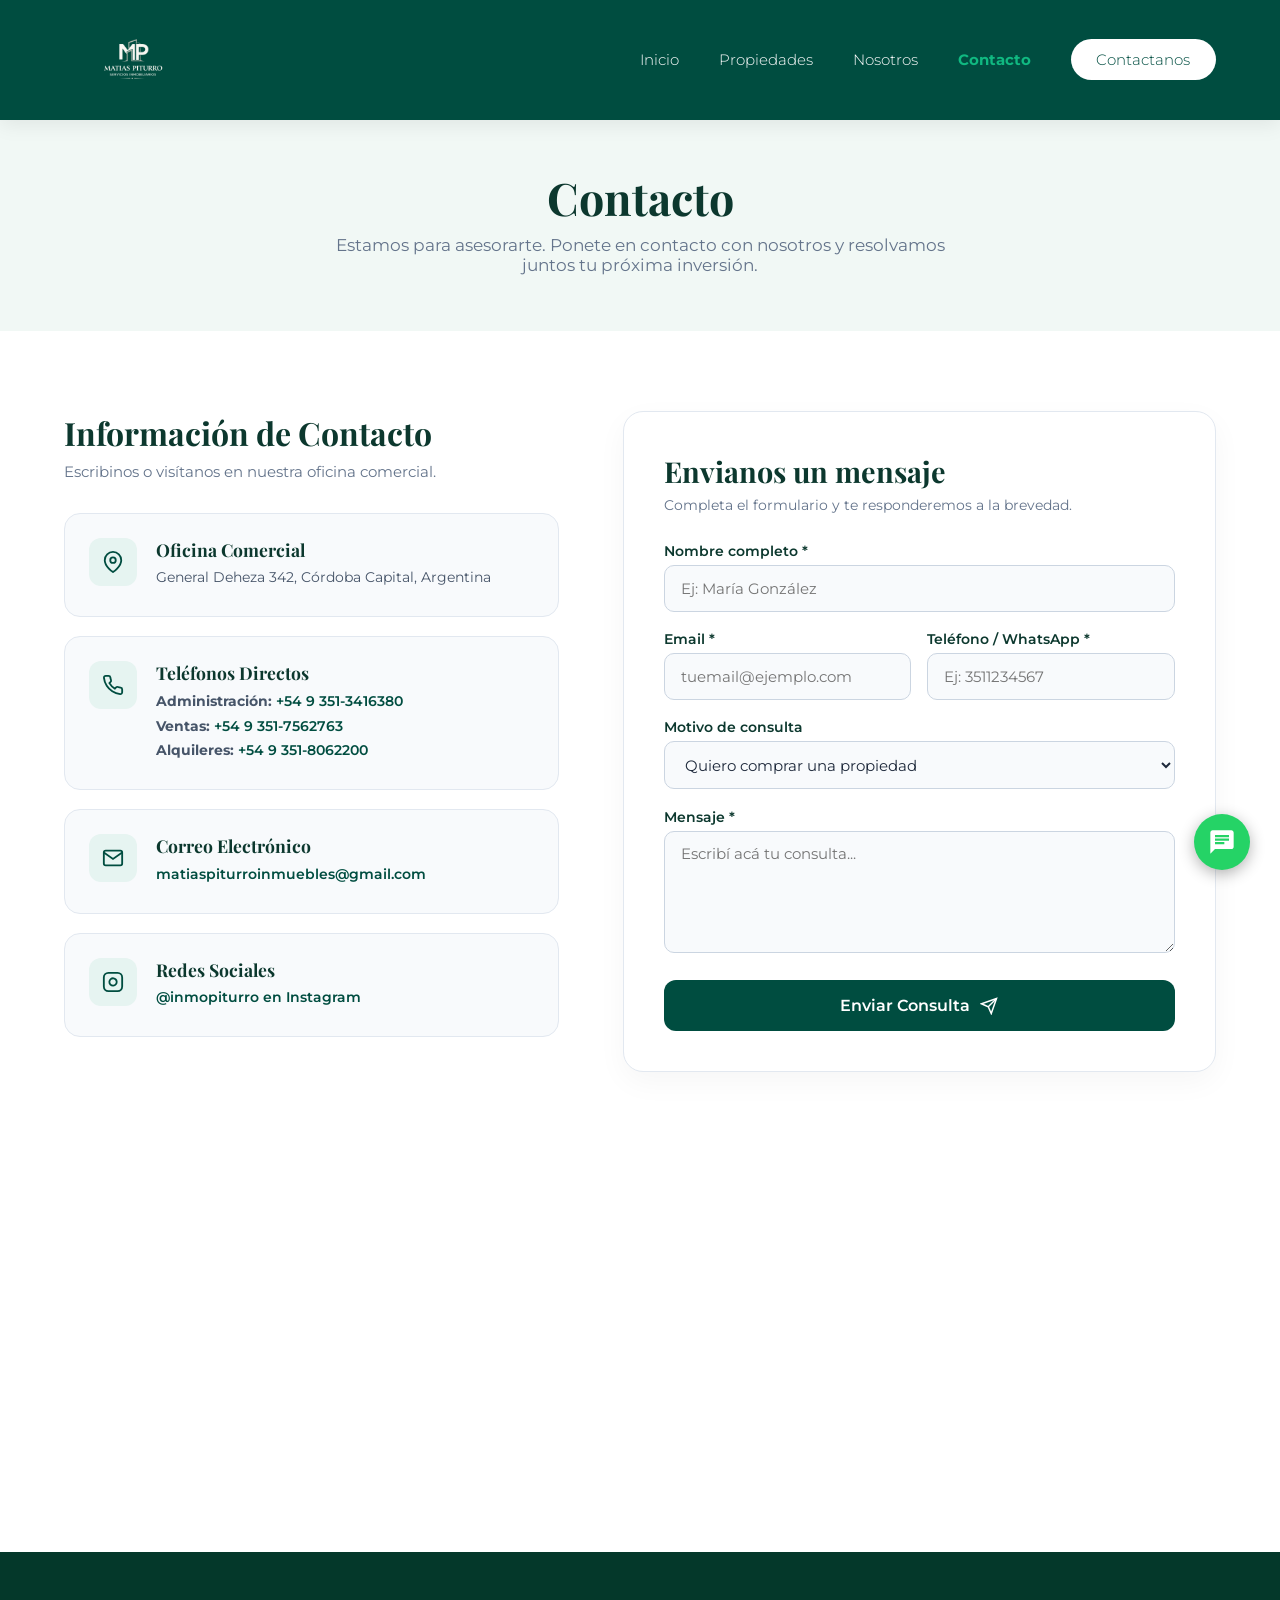
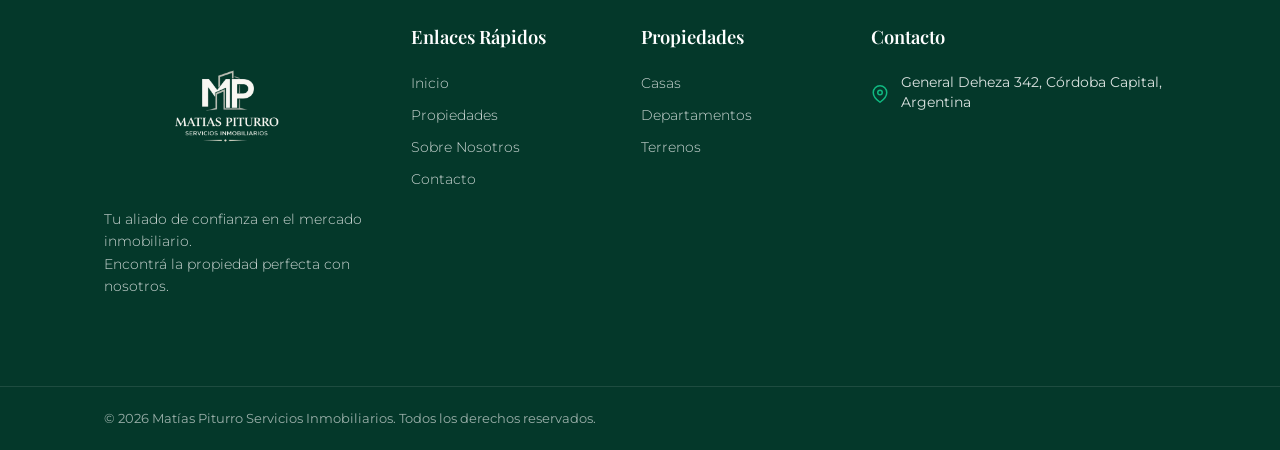
==== contacto.html @ 4f20bdd2 "primer commit" ====
<!DOCTYPE html>
<html lang="es">
<head>
  <meta charset="UTF-8" />
  <meta name="viewport" content="width=device-width, initial-scale=1.0" />
  <title>Contacto - Matías Piturro Servicios Inmobiliarios</title>

  <!-- Tipografías de Google Fonts -->
  <link rel="preconnect" href="https://fonts.googleapis.com">
  <link rel="preconnect" href="https://fonts.gstatic.com" crossorigin>
  <link href="https://fonts.googleapis.com/css2?family=Montserrat:wght@300;400;500;600;700&family=Playfair+Display:wght@500;600&display=swap" rel="stylesheet">

  <!-- Hoja de estilos -->
  <link rel="stylesheet" href="css/styles.css" />
</head>
<body>

  <!-- NAVBAR ESTÁTICO BLANCO -->
  <nav class="navbar navbar-static-white">
    <a href="index.html" class="logo">
      <img src="./assets/img/LOGO VERDE PITURRO.png" alt="Matías Piturro Logo" class="logo-img" />
    </a>

    <ul class="nav-links">
      <li><a href="index.html">Inicio</a></li>
      <li><a href="propiedades.html">Propiedades</a></li>
      <li><a href="nosotros.html">Nosotros</a></li>
      <li><a href="contacto.html" class="active">Contacto</a></li>
      <li><a href="contacto.html" class="btn-nav">Contactanos</a></li>
    </ul>
  </nav>

  <!-- HERO / CABECERA CONTACTO -->
  <section class="contact-hero-section">
    <div class="contact-hero-container">
      <h1>Contacto</h1>
      <p>Estamos para asesorarte. Ponete en contacto con nosotros y resolvamos juntos tu próxima inversión.</p>
    </div>
  </section>

  <!-- SECCIÓN PRINCIPAL: DATOS & FORMULARIO -->
  <section class="contact-main-section">
    <div class="contact-grid-container">
      
      <!-- COLUMNA IZQUIERDA: TARJETAS DE INFORMACIÓN -->
      <div class="contact-info-column">
        <h2>Información de Contacto</h2>
        <p class="contact-subtitle">Escribinos o visítanos en nuestra oficina comercial.</p>

        <!-- Tarjeta Dirección -->
        <div class="info-card">
          <div class="info-icon">
            <svg width="22" height="22" viewBox="0 0 24 24" fill="none" stroke="currentColor" stroke-width="2"><path d="M21 10c0 7-9 13-9 13s-9-6-9-13a9 9 0 0 1 18 0z"></path><circle cx="12" cy="10" r="3"></circle></svg>
          </div>
          <div class="info-text">
            <h3>Oficina Comercial</h3>
            <p>General Deheza 342, Córdoba Capital, Argentina</p>
          </div>
        </div>

        <!-- Tarjeta Teléfonos -->
        <div class="info-card">
          <div class="info-icon">
            <svg width="22" height="22" viewBox="0 0 24 24" fill="none" stroke="currentColor" stroke-width="2"><path d="M22 16.92v3a2 2 0 0 1-2.18 2 19.79 19.79 0 0 1-8.63-3.07 19.5 19.5 0 0 1-6-6 19.79 19.79 0 0 1-3.07-8.67A2 2 0 0 1 4.11 2h3a2 2 0 0 1 2 1.72 12.84 12.84 0 0 0 .7 2.81 2 2 0 0 1-.45 2.11L8.09 9.91a16 16 0 0 0 6 6l1.27-1.27a2 2 0 0 1 2.11-.45 12.84 12.84 0 0 0 2.81.7A2 2 0 0 1 22 16.92z"></path></svg>
          </div>
          <div class="info-text">
            <h3>Teléfonos Directos</h3>
            <p><strong>Administración:</strong> <a href="tel:+5493513416380">+54 9 351-3416380</a></p>
            <p><strong>Ventas:</strong> <a href="tel:+5493517562763">+54 9 351-7562763</a></p>
            <p><strong>Alquileres:</strong> <a href="tel:+5493518062200">+54 9 351-8062200</a></p>
          </div>
        </div>

        <!-- Tarjeta Email -->
        <div class="info-card">
          <div class="info-icon">
            <svg width="22" height="22" viewBox="0 0 24 24" fill="none" stroke="currentColor" stroke-width="2"><path d="M4 4h16c1.1 0 2 .9 2 2v12c0 1.1-.9 2-2 2H4c-1.1 0-2-.9-2-2V6c0-1.1.9-2 2-2z"></path><polyline points="22,6 12,13 2,6"></polyline></svg>
          </div>
          <div class="info-text">
            <h3>Correo Electrónico</h3>
            <p><a href="mailto:matiaspiturroinmuebles@gmail.com">matiaspiturroinmuebles@gmail.com</a></p>
          </div>
        </div>

        <!-- Tarjeta Instagram -->
        <div class="info-card">
          <div class="info-icon">
            <svg width="22" height="22" viewBox="0 0 24 24" fill="none" stroke="currentColor" stroke-width="2"><rect x="2" y="2" width="20" height="20" rx="5" ry="5"></rect><path d="M16 11.37A4 4 0 1 1 12.63 8 4 4 0 0 1 16 11.37z"></path><line x1="17.5" y1="6.5" x2="17.51" y2="6.5"></line></svg>
          </div>
          <div class="info-text">
            <h3>Redes Sociales</h3>
            <p><a href="https://instagram.com/inmopiturro" target="_blank">@inmopiturro en Instagram</a></p>
          </div>
        </div>
      </div>

      <!-- COLUMNA DERECHA: FORMULARIO DE CONSULTA -->
      <div class="contact-form-column">
        <form class="contact-form" id="contactForm">
          <h2>Envianos un mensaje</h2>
          <p>Completa el formulario y te responderemos a la brevedad.</p>

          <div class="form-group">
            <label for="contactName">Nombre completo *</label>
            <input type="text" id="contactName" required placeholder="Ej: María González" />
          </div>

          <div class="form-row">
            <div class="form-group">
              <label for="contactEmail">Email *</label>
              <input type="email" id="contactEmail" required placeholder="tuemail@ejemplo.com" />
            </div>
            <div class="form-group">
              <label for="contactPhone">Teléfono / WhatsApp *</label>
              <input type="tel" id="contactPhone" required placeholder="Ej: 3511234567" />
            </div>
          </div>

          <div class="form-group">
            <label for="contactSubject">Motivo de consulta</label>
            <select id="contactSubject">
              <option value="Comprar">Quiero comprar una propiedad</option>
              <option value="Vender">Quiero vender / tasar mi propiedad</option>
              <option value="Alquilar">Quiero alquilar</option>
              <option value="Consulta General">Consulta general</option>
            </select>
          </div>

          <div class="form-group">
            <label for="contactMessage">Mensaje *</label>
            <textarea id="contactMessage" rows="5" required placeholder="Escribí acá tu consulta..."></textarea>
          </div>

          <button type="submit" class="btn-submit">
            Enviar Consulta
            <svg width="18" height="18" viewBox="0 0 24 24" fill="none" stroke="currentColor" stroke-width="2"><line x1="22" y1="2" x2="11" y2="13"></line><polygon points="22 2 15 22 11 13 2 9 22 2"></polygon></svg>
          </button>
        </form>
      </div>

    </div>
  </section>

  <!-- MAPA DE GOOGLE MAPS -->
  <section class="map-section">
    <iframe 
      src="https://www.google.com/maps/embed?pb=!1m18!1m12!1m3!1d3405.023276182245!2d-64.1705623!3d-31.4134812!2m3!1f0!2f0!3f0!3m2!1i1024!2i768!4f13.1!3m3!1m2!1s0x9432a2a07d1a2cb5%3A0x6b8a8bb88bb88bb8!2sGral.%20Deheza%20342%2C%20X5000%20C%C3%B3rdoba!5e0!3m2!1ses!2sar!4v1700000000000!5m2!1ses!2sar" 
      width="100%" 
      height="400" 
      style="border:0;" 
      allowfullscreen="" 
      loading="lazy" 
      referrerpolicy="no-referrer-when-downgrade">
    </iframe>
  </section>

  <!-- FOOTER -->
  <footer class="main-footer">
    <div class="footer-container">
      <div class="footer-col col-brand">
        <a href="index.html" class="footer-logo">
          <img src="./assets/img/LOGO VERDE PITURRO.png " alt="Matías Piturro Logo" class="footer-logo-img" />
        </a>
        <p class="footer-description">
          Tu aliado de confianza en el mercado inmobiliario.<br>
          Encontrá la propiedad perfecta con nosotros.
        </p>
      </div>

      <div class="footer-col">
        <h3>Enlaces Rápidos</h3>
        <ul class="footer-links">
          <li><a href="index.html">Inicio</a></li>
          <li><a href="propiedades.html">Propiedades</a></li>
          <li><a href="nosotros.html">Sobre Nosotros</a></li>
          <li><a href="contacto.html">Contacto</a></li>
        </ul>
      </div>

      <div class="footer-col">
        <h3>Propiedades</h3>
        <ul class="footer-links">
          <li><a href="propiedades.html?tipo=casa">Casas</a></li>
          <li><a href="propiedades.html?tipo=departamento">Departamentos</a></li>
          <li><a href="propiedades.html?tipo=terreno">Terrenos</a></li>
        </ul>
      </div>

      <div class="footer-col col-contact">
        <h3>Contacto</h3>
        <div class="contact-item">
          <svg class="contact-icon" width="18" height="18" viewBox="0 0 24 24" fill="none" stroke="currentColor" stroke-width="2"><path d="M21 10c0 7-9 13-9 13s-9-6-9-13a9 9 0 0 1 18 0z"></path><circle cx="12" cy="10" r="3"></circle></svg>
          <span>General Deheza 342, Córdoba Capital, Argentina</span>
        </div>
      </div>
    </div>

    <div class="footer-bottom">
      <div class="bottom-container">
        <p>© 2026 Matías Piturro Servicios Inmobiliarios. Todos los derechos reservados.</p>
      </div>
    </div>
  </footer>

  <!-- BOTÓN FLOTANTE WHATSAPP -->
  <div class="floating-chat" id="chatBtn">
    <svg width="28" height="28" viewBox="0 0 24 24" fill="white">
      <path d="M20 2H4c-1.1 0-1.99.9-1.99 2L2 22l4-4h14c1.1 0 2-.9 2-2V4c0-1.1-.9-2-2-2zM6 9h12v2H6V9zm8 5H6v-2h8v2zm4-6H6V6h12v2z"/>
    </svg>
  </div>

  <script src="js/main.js"></script>
</body>
</html>
---- css/styles.css ----
/* ==========================================
   RESET & VARIABLES
   ========================================== */
* {
  margin: 0;
  padding: 0;
  box-sizing: border-box;
}

:root {
  --primary-green: #10b981;
  --primary-green-hover: #059669;
  --overlay-color: rgba(10, 45, 42, 0.72);
  --text-white: #ffffff;
  --font-serif: 'Playfair Display', serif;
  --font-sans: 'Montserrat', sans-serif;
}

body {
  font-family: var(--font-sans);
  color: var(--text-white);
  overflow-x: hidden;
}

/* ==========================================
   HERO SECTION & BACKGROUND
   ========================================== */
.hero {
  position: relative;
  width: 100%;
  min-height: 100vh;
  background: url('https://images.unsplash.com/photo-1600596542815-ffad4c1539a9?q=80&w=2075&auto=format&fit=crop') center/cover no-repeat;
  display: flex;
  flex-direction: column;
  justify-content: center;
  align-items: center;
}

.hero-overlay {
  position: absolute;
  top: 0;
  left: 0;
  width: 100%;
  height: 100%;
  background: var(--overlay-color);
  z-index: 1;
}

.hero-content {
  position: relative;
  z-index: 2;
  width: 100%;
  height: 100vh;
  display: flex;
  flex-direction: column;
  justify-content: center;
  align-items: center;
}

/* ==========================================
   NAVBAR & LOGO (FIXED SCROLL)
   ========================================== */
.navbar {
  position: fixed;
  top: 0;
  left: 0;
  width: 100%;
  z-index: 1000;
  display: flex;
  justify-content: space-between;
  align-items: center;
  padding: 1.2rem 5%;
  transition: background-color 0.3s ease, padding 0.3s ease, box-shadow 0.3s ease;
}

/* ==========================================
   NAVBAR & LOGOS (CONTROL DE MOSTRAR / OCULTAR)
   ========================================== */
.logo-img {
  height: 160px;
  width: auto;
  object-fit: contain;
  transition: height 0.3s ease;
}

/* Por defecto (arriba en el Hero) */
.logo-white {
  display: block;
}

.logo-green {
  display: none; /* Oculto inicialmente */
}

.nav-links {
  display: flex;
  align-items: center;
  gap: 2.5rem;
  list-style: none;
}

.nav-links a {
  color: var(--text-white);
  text-decoration: none;
  font-size: 0.95rem;
  font-weight: 500;
  transition: color 0.3s ease, opacity 0.3s ease;
}

.nav-links a:hover {
  opacity: 0.8;
}

.btn-nav {
  background-color: var(--primary-green);
  color: var(--text-white);
  padding: 0.7rem 1.6rem;
  border-radius: 50px;
  font-weight: 500;
  transition: background-color 0.3s ease;
}

.btn-nav:hover {
  background-color: var(--primary-green-hover);
}

/* ==========================================
   ESTADO AL HACER SCROLL (HEADER BLANCO)
   ========================================== */
.navbar.navbar-scrolled {
  background-color: #ffffff;
  padding: 0.8rem 5%;
  box-shadow: 0 4px 20px rgba(0, 0, 0, 0.08);
}

/* Intercambio de logos al bajar */
.navbar.navbar-scrolled .logo-white {
  display: none; /* Oculta el logo blanco */
}

.navbar.navbar-scrolled .logo-green {
  display: block; /* Muestra el logo verde original */
  height: 100px;   /* Tamaño compacto opcional al bajar */
  filter: none;   /* Sin filtros para mantener sus colores puros */
}

/* Textos y botones en verde #004D40 */
.navbar.navbar-scrolled .nav-links a {
  color: #004D40;
}

.navbar.navbar-scrolled .nav-links a:hover {
  color: var(--primary-green);
}

.navbar.navbar-scrolled .btn-nav {
  background-color: #004D40;
  color: #ffffff !important;
}

.navbar.navbar-scrolled .btn-nav:hover {
  background-color: var(--primary-green-hover);
}

/* ==========================================
   HERO MAIN TEXT & BUTTONS
   ========================================== */
.hero-center {
  text-align: center;
  max-width: 900px;
  margin: 0 auto;
  padding: 0 20px;
}

.hero-title {
  font-family: var(--font-serif);
  font-size: 3.8rem;
  font-weight: 500;
  line-height: 1.2;
  margin-bottom: 1.2rem;
  letter-spacing: 0.5px;
}

.hero-subtitle {
  font-size: 1.1rem;
  font-weight: 300;
  margin-bottom: 2.5rem;
  opacity: 0.95;
}

.cta-container {
  display: flex;
  justify-content: center;
  align-items: center;
  gap: 1.2rem;
}

.btn-primary {
  background-color: var(--primary-green);
  color: var(--text-white);
  border: none;
  padding: 0.9rem 2rem;
  border-radius: 12px;
  font-size: 1rem;
  font-weight: 500;
  cursor: pointer;
  display: inline-flex;
  align-items: center;
  gap: 8px;
  text-decoration: none;
  transition: background-color 0.3s ease, transform 0.2s ease;
}

.btn-primary:hover {
  background-color: var(--primary-green-hover);
  transform: translateY(-2px);
}

.btn-secondary {
  background: rgba(255, 255, 255, 0.08);
  border: 1px solid rgba(255, 255, 255, 0.3);
  color: var(--text-white);
  padding: 0.9rem 2rem;
  border-radius: 12px;
  font-size: 1rem;
  font-weight: 400;
  cursor: pointer;
  display: inline-flex;
  align-items: center;
  gap: 10px;
  text-decoration: none;
  backdrop-filter: blur(4px);
  transition: background-color 0.3s ease, border-color 0.3s ease;
}

.btn-secondary:hover {
  background: rgba(255, 255, 255, 0.18);
  border-color: rgba(255, 255, 255, 0.6);
}

/* ==========================================
   SCROLL INDICATOR
   ========================================== */
.scroll-indicator {
  position: absolute;
  bottom: 2rem;
  left: 50%;
  transform: translateX(-50%);
  display: flex;
  justify-content: center;
}

.mouse-icon {
  width: 26px;
  height: 42px;
  border: 2px solid rgba(255, 255, 255, 0.7);
  border-radius: 20px;
  display: flex;
  justify-content: center;
  padding-top: 8px;
  cursor: pointer;
}

.wheel {
  width: 4px;
  height: 8px;
  background-color: white;
  border-radius: 2px;
  animation: scroll 1.8s infinite;
}

@keyframes scroll {
  0% { opacity: 1; transform: translateY(0); }
  100% { opacity: 0; transform: translateY(12px); }
}

/* ==========================================
   FLOATING CHAT BUTTON (WhatsApp)
   ========================================== */
.floating-chat {
  position: fixed;
  bottom: 30px;
  right: 30px;
  width: 56px;
  height: 56px;
  background-color: #25d366;
  border-radius: 50%;
  display: flex;
  justify-content: center;
  align-items: center;
  box-shadow: 0 4px 15px rgba(0, 0, 0, 0.3);
  cursor: pointer;
  z-index: 999;
  transition: transform 0.3s ease;
}

.floating-chat:hover {
  transform: scale(1.1);
}

/* ==========================================
   CATEGORIES SECTION
   ========================================== */
.categories-section {
  background-color: #f1f8f5; /* Fondo verde muy claro tenue */
  padding: 5rem 5%;
  color: #0d2822;
}

.categories-header {
  text-align: center;
  margin-bottom: 3.5rem;
}

.categories-header h2 {
  font-family: var(--font-serif);
  font-size: 2.5rem;
  color: #0c382e;
  margin-bottom: 0.8rem;
  font-weight: 600;
}

.categories-header p {
  color: #527067;
  font-size: 1rem;
  font-weight: 400;
}

/* Grid layout */
.categories-grid {
  display: grid;
  grid-template-columns: repeat(3, 1fr);
  gap: 2rem;
  max-width: 1200px;
  margin: 0 auto;
}

/* Card Individual */
.category-card {
  position: relative;
  height: 380px;
  border-radius: 20px;
  overflow: hidden;
  background-size: cover;
  background-position: center;
  display: flex;
  flex-direction: column;
  justify-content: flex-end;
  box-shadow: 0 10px 25px rgba(0, 0, 0, 0.08);
  transition: transform 0.3s ease, box-shadow 0.3s ease;
}

.category-card:hover {
  transform: translateY(-6px);
  box-shadow: 0 15px 30px rgba(0, 0, 0, 0.15);
}

/* Overlay degradado verdoso en la tarjeta */
.card-overlay {
  position: absolute;
  top: 0;
  left: 0;
  width: 100%;
  height: 100%;
  background: linear-gradient(
    to top,
    rgba(10, 48, 40, 0.95) 0%,
    rgba(10, 48, 40, 0.4) 50%,
    rgba(0, 0, 0, 0.1) 100%
  );
  z-index: 1;
}

/* Contenido interno de la tarjeta */
.card-content {
  position: relative;
  z-index: 2;
  padding: 2rem;
  color: var(--text-white);
}

/* Icono dentro del botón verde redondeado */
.icon-wrapper {
  width: 44px;
  height: 44px;
  background-color: var(--primary-green);
  border-radius: 12px;
  display: flex;
  justify-content: center;
  align-items: center;
  margin-bottom: 1rem;
  color: var(--text-white);
}

.card-content h3 {
  font-family: var(--font-serif);
  font-size: 1.6rem;
  font-weight: 500;
  margin-bottom: 0.5rem;
}

.card-content p {
  font-size: 0.88rem;
  font-weight: 300;
  opacity: 0.9;
  margin-bottom: 1.2rem;
  line-height: 1.4;
}

.card-link {
  color: var(--text-white);
  text-decoration: none;
  font-size: 0.9rem;
  font-weight: 500;
  display: inline-flex;
  align-items: center;
  gap: 6px;
  transition: gap 0.2s ease;
}

.category-card:hover .card-link {
  gap: 10px;
}

/* Responsivo para móviles y tablets */
@media (max-width: 992px) {
  .categories-grid {
    grid-template-columns: repeat(1, 1fr);
  }

  .category-card {
    height: 320px;
  }
}

/* ==========================================
   FEATURED PROPERTIES SECTION
   ========================================== */
.featured-properties-section {
  padding: 5rem 5%;
  background-color: #ffffff;
}

.featured-header {
  display: flex;
  justify-content: space-between;
  align-items: flex-end;
  max-width: 1200px;
  margin: 0 auto 3rem auto;
}

.header-text h2 {
  font-family: var(--font-serif);
  font-size: 2.3rem;
  color: #0c382e;
  font-weight: 600;
  margin-bottom: 0.5rem;
}

.header-text p {
  color: #64748b;
  font-size: 0.95rem;
}

.see-all-link {
  color: var(--primary-green);
  text-decoration: none;
  font-weight: 600;
  font-size: 0.95rem;
  display: flex;
  align-items: center;
  gap: 6px;
  transition: opacity 0.2s ease;
}

.see-all-link:hover {
  opacity: 0.8;
}

/* Grid Layout */
.properties-grid {
  display: grid;
  grid-template-columns: repeat(3, 1fr);
  gap: 2rem;
  max-width: 1200px;
  margin: 0 auto;
}

/* Property Card */
.property-card {
  border-radius: 16px;
  overflow: hidden;
  background-color: #ffffff;
  border: 1px solid #e2e8f0;
  box-shadow: 0 4px 15px rgba(0, 0, 0, 0.03);
  transition: transform 0.3s ease, box-shadow 0.3s ease;
  display: flex;
  flex-direction: column;
}

.property-card:hover {
  transform: translateY(-4px);
  box-shadow: 0 12px 25px rgba(0, 0, 0, 0.08);
}

/* Image & Badges Wrapper */
.card-image-wrapper {
  position: relative;
  width: 100%;
  height: 220px;
  overflow: hidden;
}

.property-img {
  width: 100%;
  height: 100%;
  object-fit: cover;
}

.badges-top-left {
  position: absolute;
  top: 12px;
  left: 12px;
  display: flex;
  flex-direction: column;
  gap: 6px;
}

.badge {
  padding: 4px 12px;
  border-radius: 20px;
  font-size: 0.75rem;
  font-weight: 600;
  color: #ffffff;
  display: inline-block;
}

.badge-type {
  background-color: #064e3b; /* Verde oscuro */
}

.badge-sale {
  background-color: #3b82f6; /* Azul brillante */
}

.badge-featured {
  position: absolute;
  top: 12px;
  right: 12px;
  background-color: var(--primary-green);
}

/* Card Body */
.card-body {
  padding: 1.5rem;
  display: flex;
  flex-direction: column;
  flex-grow: 1;
}

.location {
  display: flex;
  align-items: center;
  gap: 6px;
  color: #64748b;
  font-size: 0.8rem;
  margin-bottom: 0.6rem;
}

.property-title {
  font-family: var(--font-serif);
  font-size: 1.25rem;
  color: #0c382e;
  font-weight: 600;
  margin-bottom: 0.8rem;
  line-height: 1.3;
}

.price {
  font-family: var(--font-sans);
  font-size: 1.4rem;
  font-weight: 700;
  color: var(--primary-green);
  margin-bottom: 1.2rem;
}

/* Features Icons Row */
.features-row {
  display: flex;
  align-items: center;
  gap: 1.2rem;
  padding-bottom: 1.2rem;
  border-bottom: 1px solid #f1f5f9;
  margin-bottom: 1.2rem;
}

.feature-item {
  display: flex;
  align-items: center;
  gap: 6px;
  color: #64748b;
  font-size: 0.85rem;
}

/* Actions Buttons */
.card-actions {
  display: flex;
  align-items: center;
  gap: 0.8rem;
  margin-top: auto;
}

.btn-more {
  flex: 1;
  background-color: #064e3b; /* Verde oscuro */
  color: #ffffff;
  text-decoration: none;
  padding: 0.7rem 1rem;
  border-radius: 20px;
  font-size: 0.9rem;
  font-weight: 500;
  display: flex;
  align-items: center;
  justify-content: center;
  gap: 8px;
  transition: background-color 0.2s ease;
}

.btn-more:hover {
  background-color: #04382a;
}

.btn-whatsapp-icon {
  width: 40px;
  height: 40px;
  background-color: #25d366;
  border-radius: 50%;
  display: flex;
  align-items: center;
  justify-content: center;
  text-decoration: none;
  transition: transform 0.2s ease, background-color 0.2s ease;
}

.btn-whatsapp-icon:hover {
  transform: scale(1.05);
}

/* Responsivo */
@media (max-width: 992px) {
  .properties-grid {
    grid-template-columns: repeat(2, 1fr);
  }
}

@media (max-width: 640px) {
  .properties-grid {
    grid-template-columns: 1fr;
  }
  .featured-header {
    flex-direction: column;
    align-items: flex-start;
    gap: 1rem;
  }
}

/* ==========================================
   SELLER BANNER
   ========================================== */
.seller-banner {
  background-color: #064e3b; /* Verde oscuro primario */
  position: relative;
  overflow: hidden;
  padding: 3.5rem 5%;
  color: #ffffff;
}

/* Efectos de círculos decorativos sutiles en las esquinas */
.seller-banner::before,
.seller-banner::after {
  content: '';
  position: absolute;
  border-radius: 50%;
  background: rgba(255, 255, 255, 0.04);
  pointer-events: none;
}

.seller-banner::before {
  width: 250px;
  height: 250px;
  top: -100px;
  left: -80px;
}

.seller-banner::after {
  width: 300px;
  height: 300px;
  bottom: -150px;
  right: -80px;
}

.seller-container {
  max-width: 1200px;
  margin: 0 auto;
  display: flex;
  justify-content: space-between;
  align-items: center;
  position: relative;
  z-index: 2;
}

.seller-text h2 {
  font-family: var(--font-serif);
  font-size: 2.2rem;
  font-weight: 600;
  margin-bottom: 0.6rem;
}

.seller-text p {
  font-size: 0.95rem;
  font-weight: 300;
  opacity: 0.9;
  max-width: 650px;
  line-height: 1.4;
}

.btn-seller-whatsapp {
  background-color: #ffffff;
  color: #064e3b;
  font-family: var(--font-sans);
  font-weight: 700;
  font-size: 0.95rem;
  padding: 0.85rem 1.8rem;
  border-radius: 12px;
  text-decoration: none;
  display: inline-flex;
  align-items: center;
  gap: 10px;
  white-space: nowrap;
  transition: transform 0.2s ease, box-shadow 0.2s ease;
}

.btn-seller-whatsapp:hover {
  transform: translateY(-2px);
  box-shadow: 0 8px 20px rgba(0, 0, 0, 0.15);
}

/* ==========================================
   INSTAGRAM SECTION
   ========================================== */
.instagram-section {
  background-color: #f1f8f5; /* Fondo claro tenue */
  padding: 4.5rem 5%;
  text-align: center;
}

.instagram-header {
  display: flex;
  flex-direction: column;
  align-items: center;
  margin-bottom: 2.5rem;
}

.instagram-title-row {
  display: flex;
  align-items: center;
  gap: 10px;
  margin-bottom: 0.4rem;
}

.instagram-title-row h2 {
  font-family: var(--font-serif);
  font-size: 2.3rem;
  color: #0c382e;
  font-weight: 600;
}

.instagram-handle {
  color: #64748b;
  font-size: 1rem;
  font-weight: 400;
  margin-bottom: 1.2rem;
}

.btn-instagram {
  background-color: #064e3b;
  color: #ffffff;
  font-family: var(--font-sans);
  font-weight: 600;
  font-size: 0.88rem;
  padding: 0.6rem 1.5rem;
  border-radius: 20px;
  text-decoration: none;
  display: inline-flex;
  align-items: center;
  gap: 8px;
  transition: background-color 0.2s ease;
}

.btn-instagram:hover {
  background-color: #04382a;
}

/* Grid de publicaciones */
.instagram-grid {
  display: grid;
  grid-template-columns: repeat(6, 1fr);
  gap: 1.2rem;
  max-width: 1200px;
  margin: 0 auto;
}

.insta-item {
  position: relative;
  aspect-ratio: 1 / 1;
  border-radius: 16px;
  overflow: hidden;
  box-shadow: 0 4px 12px rgba(0, 0, 0, 0.05);
  display: block;
}

.insta-item img {
  width: 100%;
  height: 100%;
  object-fit: cover;
  transition: transform 0.3s ease;
}

.insta-item:hover img {
  transform: scale(1.06);
}

/* Overlay para videos/reels */
.play-overlay {
  position: absolute;
  top: 0;
  left: 0;
  width: 100%;
  height: 100%;
  background: rgba(0, 0, 0, 0.25);
  display: flex;
  justify-content: center;
  align-items: center;
}

/* ==========================================
   RESPONSIVE DESIGN
   ========================================== */
@media (max-width: 992px) {
  .seller-container {
    flex-direction: column;
    text-align: center;
    gap: 1.8rem;
  }
  .instagram-grid {
    grid-template-columns: repeat(3, 1fr);
  }
}

@media (max-width: 576px) {
  .seller-text h2 {
    font-size: 1.8rem;
  }
  .instagram-grid {
    grid-template-columns: repeat(2, 1fr);
  }
}

/* ==========================================
   MAIN FOOTER
   ========================================== */
.main-footer {
  background-color: #04382a; /* Verde muy oscuro elegante */
  color: #e2e8f0;
  padding-top: 4.5rem;
  font-family: var(--font-sans);
}

.footer-container {
  max-width: 1200px;
  margin: 0 auto;
  padding: 0 5% 4rem 5%;
  display: grid;
  grid-template-columns: 1.4fr 1fr 1fr 1.6fr;
  gap: 2.5rem;
}

/* Columna Marca & Logo */
.footer-logo-img {
  height: 160px;
  width: auto;
  object-fit: contain;
  margin-bottom: 1.2rem;
}

.footer-description {
  font-size: 0.88rem;
  line-height: 1.6;
  color: rgba(255, 255, 255, 0.8);
  margin-bottom: 1.5rem;
  font-weight: 300;
}

.social-circle-icon {
  width: 38px;
  height: 38px;
  background: rgba(255, 255, 255, 0.1);
  border-radius: 50%;
  display: flex;
  align-items: center;
  justify-content: center;
  color: #ffffff;
  text-decoration: none;
  transition: background-color 0.2s ease, transform 0.2s ease;
}

.social-circle-icon:hover {
  background: var(--primary-green);
  transform: translateY(-2px);
}

/* Títulos de las Columnas */
.footer-col h3 {
  font-family: var(--font-serif);
  font-size: 1.15rem;
  color: #ffffff;
  font-weight: 600;
  margin-bottom: 1.5rem;
}

/* Enlaces */
.footer-links {
  list-style: none;
  display: flex;
  flex-direction: column;
  gap: 0.8rem;
}

.footer-links a {
  color: rgba(255, 255, 255, 0.8);
  text-decoration: none;
  font-size: 0.9rem;
  font-weight: 300;
  transition: color 0.2s ease, padding-left 0.2s ease;
}

.footer-links a:hover {
  color: var(--primary-green);
  padding-left: 4px;
}

/* Columna de Contacto */
.contact-item {
  display: flex;
  align-items: center;
  gap: 12px;
  margin-bottom: 1.2rem;
  font-size: 0.88rem;
  color: rgba(255, 255, 255, 0.85);
  line-height: 1.4;
}

.contact-item.align-top {
  align-items: flex-start;
}

.contact-icon {
  color: var(--primary-green);
  flex-shrink: 0;
  margin-top: 2px;
}

.phones-list p {
  margin-bottom: 0.4rem;
  font-size: 0.88rem;
  color: rgba(255, 255, 255, 0.85);
}

.phones-list a, .email-link {
  color: rgba(255, 255, 255, 0.85);
  text-decoration: none;
  transition: color 0.2s ease;
}

.phones-list a:hover, .email-link:hover {
  color: var(--primary-green);
}

/* Footer Bottom / Copyright */
.footer-bottom {
  border-top: 1px solid rgba(255, 255, 255, 0.1);
  padding: 1.5rem 0;
}

.bottom-container {
  max-width: 1200px;
  margin: 0 auto;
  padding: 0 5%;
  display: flex;
  justify-content: space-between;
  align-items: center;
  font-size: 0.8rem;
  color: rgba(255, 255, 255, 0.6);
}

.legal-links {
  display: flex;
  gap: 1.5rem;
}

.legal-links a {
  color: rgba(255, 255, 255, 0.6);
  text-decoration: none;
  transition: color 0.2s ease;
}

.legal-links a:hover {
  color: #ffffff;
}

/* Responsivo */
@media (max-width: 992px) {
  .footer-container {
    grid-template-columns: repeat(2, 1fr);
  }
}

@media (max-width: 576px) {
  .footer-container {
    grid-template-columns: 1fr;
    gap: 2rem;
  }
  
  .bottom-container {
    flex-direction: column;
    gap: 1rem;
    text-align: center;
  }
}

/* ==========================================
   RESPONSIVE DESIGN
   ========================================== */
@media (max-width: 768px) {
  .nav-links {
    display: none;
  }
  .hero-title {
    font-size: 2.3rem;
  }
  .hero-subtitle {
    font-size: 0.95rem;
  }
  .cta-container {
    flex-direction: column;
    width: 100%;
  }
  .btn-primary, .btn-secondary {
    width: 100%;
    justify-content: center;
  }
}


/* ==========================================
   NAVBAR BLANCO ESTÁTICO (Para la página Propiedades)
   ========================================== */
.navbar.navbar-static-white {
  position: fixed;
  top: 0;
  left: 0;
  width: 100%;
  z-index: 1000;
  background-color: #004D40;
  padding: 0.8rem 5%;
  box-shadow: 0 4px 20px rgba(0, 0, 0, 0.08);
}

.navbar.navbar-static-white .logo-img {
  height: 90px;
}

.navbar.navbar-static-white .nav-links a {
  color: #ffff;
  font-weight: 300;
}

.navbar.navbar-static-white .nav-links a:hover,
.navbar.navbar-static-white .nav-links a.active {
  color: var(--primary-green);
  font-weight: 700;
  font: bold;
}

.navbar.navbar-static-white .btn-nav {
  background-color: #ffffff;
  color: #004D40 !important;
}

.navbar.navbar-static-white .btn-nav:hover {
  background-color: var(--primary-green-hover);
}

/* ==========================================
   PROPERTIES PAGE SPECIFIC STYLES
   ========================================== */
.properties-hero-section {
  background-color: #f1f8f5;
  padding: 8rem 5% 4rem 5%; /* Espacio superior para compensar el navbar fijo */
  margin-top: 50px;
}

.properties-header-container {
  max-width: 1200px;
  margin: 0 auto;
  text-align: center; /* Centra el título y el subtítulo */
}

.properties-header-container h1 {
  font-family: var(--font-serif);
  font-size: 2.8rem;
  color: #0c382e;
  margin-bottom: 0.5rem;
}

.properties-header-container p {
  color: #64748b;
  font-size: 1rem;
  margin-bottom: 2.5rem;
}
/* BARRA DE FILTROS */
.filter-bar {
  background-color: #ffffff;
  padding: 1.5rem 2rem;
  border-radius: 16px;
  box-shadow: 0 10px 30px rgba(0, 0, 0, 0.05);
  display: grid;
  grid-template-columns: repeat(3, 1fr) auto;
  gap: 1.5rem;
  align-items: end;
}

.filter-group {
  display: flex;
  flex-direction: column;
  gap: 6px;
}

.filter-group label {
  font-size: 0.82rem;
  font-weight: 600;
  color: #0c382e;
  text-transform: uppercase;
  letter-spacing: 0.5px;
}

.filter-select {
  padding: 0.8rem 1rem;
  border: 1px solid #cbd5e1;
  border-radius: 10px;
  font-family: var(--font-sans);
  font-size: 0.95rem;
  color: #1e293b;
  outline: none;
  background-color: #f8fafc;
  transition: border-color 0.2s ease;
}

.filter-select:focus {
  border-color: #004D40;
}

.btn-search-filter {
  background-color: #004D40;
  color: #ffffff;
  border: none;
  padding: 0.85rem 2rem;
  border-radius: 10px;
  font-family: var(--font-sans);
  font-weight: 600;
  font-size: 0.95rem;
  cursor: pointer;
  display: flex;
  align-items: center;
  gap: 8px;
  transition: background-color 0.2s ease;
  height: 48px;
}

.btn-search-filter:hover {
  background-color: #059669;
}

.badge-rent {
  background-color: #8b5cf6; /* Color Púrpura para alquileres */
}

/* SECCIÓN DEL CATÁLOGO */
.properties-catalog-section {
  padding: 4rem 5%;
  background-color: #ffffff;
}

.catalog-container {
  max-width: 1200px;
  margin: 0 auto;
}

.results-info {
  margin-bottom: 2rem;
  font-size: 0.95rem;
  color: #64748b;
}

/* FILTROS RESPONSIVE */
@media (max-width: 992px) {
  .filter-bar {
    grid-template-columns: repeat(2, 1fr);
  }
}

@media (max-width: 640px) {
  .filter-bar {
    grid-template-columns: 1fr;
  }
}

/* ==========================================
   ABOUT PAGE SPECIFIC STYLES
   ========================================== */
.about-hero-section {
  background-color: #f1f8f5;
  padding: 8rem 5% 3.5rem 5%;
  text-align: center;
  margin-top: 40px;
}

.about-hero-container h1 {
  font-family: var(--font-serif);
  font-size: 2.8rem;
  color: #0c382e;
  margin-bottom: 0.5rem;
}

.about-hero-container p {
  color: #64748b;
  font-size: 1.05rem;
  max-width: 650px;
  margin: 0 auto;

}

/* HISTORIA / PRESENTACIÓN */
.about-story-section {
  padding: 5rem 5%;
  background-color: #ffffff;
}

.story-container {
  max-width: 1200px;
  margin: 0 auto;
  display: grid;
  grid-template-columns: 1fr 1.1fr;
  gap: 4rem;
  align-items: center;
}

.story-image-wrapper {
  position: relative;
  border-radius: 20px;
  overflow: hidden;
  box-shadow: 0 12px 30px rgba(0, 0, 0, 0.08);
}

.story-img {
  width: 100%;
  height: 100%;
  max-height: 480px;
  object-fit: cover;
  display: block;
}

.experience-badge {
  position: absolute;
  bottom: 25px;
  right: 25px;
  background-color: #004D40;
  color: #ffffff;
  padding: 1.2rem 1.8rem;
  border-radius: 16px;
  display: flex;
  flex-direction: column;
  align-items: center;
  box-shadow: 0 8px 20px rgba(0, 0, 0, 0.15);
}

.exp-number {
  font-size: 2rem;
  font-weight: 700;
  line-height: 1;
}

.exp-text {
  font-size: 0.8rem;
  opacity: 0.9;
  margin-top: 4px;
  text-transform: uppercase;
  letter-spacing: 0.5px;
}

.story-content h2 {
  font-family: var(--font-serif);
  font-size: 2.2rem;
  color: #0c382e;
  margin-bottom: 1.2rem;
  line-height: 1.3;
}

.lead-text {
  font-size: 1.1rem;
  font-weight: 500;
  color: #334155;
  margin-bottom: 1rem;
  line-height: 1.6;
}

.story-content p {
  color: #64748b;
  line-height: 1.7;
  margin-bottom: 2rem;
  font-size: 0.95rem;
}

.stats-row {
  display: flex;
  gap: 3rem;
  border-top: 1px solid #e2e8f0;
  padding-top: 1.8rem;
}

.stat-item h3 {
  font-size: 2rem;
  color: var(--primary-green);
  font-weight: 700;
  margin-bottom: 0.2rem;
}

.stat-item p {
  margin-bottom: 0;
  font-size: 0.85rem;
  color: #64748b;
  font-weight: 500;
}

/* VALORES */
.values-section {
  background-color: #f8fafc;
  padding: 5rem 5%;
}

.values-container {
  max-width: 1200px;
  margin: 0 auto;
}

.section-title-center {
  text-align: center;
  margin-bottom: 3.5rem;
}

.section-title-center h2 {
  font-family: var(--font-serif);
  font-size: 2.3rem;
  color: #0c382e;
  margin-bottom: 0.5rem;
}

.section-title-center p {
  color: #64748b;
  font-size: 0.95rem;
}

.values-grid {
  display: grid;
  grid-template-columns: repeat(3, 1fr);
  gap: 2rem;
}

.value-card {
  background-color: #ffffff;
  padding: 2.5rem 2rem;
  border-radius: 16px;
  border: 1px solid #e2e8f0;
  box-shadow: 0 4px 15px rgba(0, 0, 0, 0.03);
  transition: transform 0.3s ease, box-shadow 0.3s ease;
}

.value-card:hover {
  transform: translateY(-5px);
  box-shadow: 0 12px 25px rgba(0, 0, 0, 0.08);
}

.value-icon {
  width: 50px;
  height: 50px;
  background-color: #e6f4f1;
  color: #004D40;
  border-radius: 12px;
  display: flex;
  align-items: center;
  justify-content: center;
  margin-bottom: 1.5rem;
}

.value-card h3 {
  font-family: var(--font-serif);
  font-size: 1.3rem;
  color: #0c382e;
  margin-bottom: 0.8rem;
}

.value-card p {
  color: #64748b;
  font-size: 0.9rem;
  line-height: 1.6;
}

/* RESPONSIVE NOSOTROS */
@media (max-width: 992px) {
  .story-container {
    grid-template-columns: 1fr;
    gap: 2.5rem;
  }

  .values-grid {
    grid-template-columns: repeat(1, 1fr);
  }
}


/* ==========================================
   CONTACT PAGE SPECIFIC STYLES
   ========================================== */
.contact-hero-section {
  background-color: #f1f8f5;
  padding: 8rem 5% 3.5rem 5%;
  text-align: center;
  margin-top: 40px;
}

.contact-hero-container h1 {
  font-family: var(--font-serif);
  font-size: 2.8rem;
  color: #0c382e;
  margin-bottom: 0.5rem;
}

.contact-hero-container p {
  color: #64748b;
  font-size: 1.05rem;
  max-width: 650px;
  margin: 0 auto;
}

.contact-main-section {
  padding: 5rem 5%;
  background-color: #ffffff;
}

.contact-grid-container {
  max-width: 1200px;
  margin: 0 auto;
  display: grid;
  grid-template-columns: 1fr 1.2fr;
  gap: 4rem;
}

/* COLUMNA IZQUIERDA: INFORMACIÓN */
.contact-info-column h2 {
  font-family: var(--font-serif);
  font-size: 2rem;
  color: #0c382e;
  margin-bottom: 0.5rem;
}

.contact-subtitle {
  color: #64748b;
  font-size: 0.95rem;
  margin-bottom: 2rem;
}

.info-card {
  display: flex;
  gap: 1.2rem;
  background-color: #f8fafc;
  padding: 1.5rem;
  border-radius: 16px;
  border: 1px solid #e2e8f0;
  margin-bottom: 1.2rem;
}

.info-icon {
  width: 48px;
  height: 48px;
  background-color: #e6f4f1;
  color: #004D40;
  border-radius: 12px;
  display: flex;
  align-items: center;
  justify-content: center;
  flex-shrink: 0;
}

.info-text h3 {
  font-size: 1.1rem;
  color: #0c382e;
  margin-bottom: 0.4rem;
  font-family: var(--font-serif);
}

.info-text p {
  font-size: 0.9rem;
  color: #475569;
  line-height: 1.5;
  margin-bottom: 0.2rem;
}

.info-text a {
  color: #004D40;
  text-decoration: none;
  font-weight: 600;
}

.info-text a:hover {
  color: var(--primary-green);
}

/* COLUMNA DERECHA: FORMULARIO */
.contact-form-column {
  background-color: #ffffff;
  padding: 2.5rem;
  border-radius: 20px;
  border: 1px solid #e2e8f0;
  box-shadow: 0 10px 30px rgba(0, 0, 0, 0.04);
}

.contact-form h2 {
  font-family: var(--font-serif);
  font-size: 1.8rem;
  color: #0c382e;
  margin-bottom: 0.4rem;
}

.contact-form p {
  color: #64748b;
  font-size: 0.9rem;
  margin-bottom: 1.8rem;
}

.form-group {
  display: flex;
  flex-direction: column;
  gap: 6px;
  margin-bottom: 1.2rem;
}

.form-row {
  display: grid;
  grid-template-columns: 1fr 1fr;
  gap: 1rem;
}

.form-group label {
  font-size: 0.85rem;
  font-weight: 600;
  color: #0c382e;
}

.form-group input,
.form-group select,
.form-group textarea {
  padding: 0.8rem 1rem;
  border: 1px solid #cbd5e1;
  border-radius: 10px;
  font-family: var(--font-sans);
  font-size: 0.95rem;
  color: #1e293b;
  background-color: #f8fafc;
  outline: none;
  transition: border-color 0.2s ease;
}

.form-group input:focus,
.form-group select:focus,
.form-group textarea:focus {
  border-color: #004D40;
  background-color: #ffffff;
}

.btn-submit {
  background-color: #004D40;
  color: #ffffff;
  border: none;
  padding: 1rem 2rem;
  border-radius: 12px;
  font-family: var(--font-sans);
  font-weight: 600;
  font-size: 1rem;
  cursor: pointer;
  display: inline-flex;
  align-items: center;
  justify-content: center;
  gap: 10px;
  width: 100%;
  transition: background-color 0.2s ease;
  margin-top: 0.5rem;
}

.btn-submit:hover {
  background-color: #059669;
}

/* MAPA */
.map-section {
  width: 100%;
  line-height: 0;
}

/* RESPONSIVE CONTACTO */
@media (max-width: 992px) {
  .contact-grid-container {
    grid-template-columns: 1fr;
    gap: 3rem;
  }
}

@media (max-width: 576px) {
  .form-row {
    grid-template-columns: 1fr;
  }
}


/* ==========================================
   MODAL / TARJETA DETALLADA DE PROPIEDAD
   ========================================== */
.modal-card {
  display: grid;
  grid-template-columns: 1fr 1.1fr;
  background: #ffffff;
  border-radius: 24px;
  overflow: hidden;
  max-width: 900px;
  width: 100%;
  box-shadow: 0 20px 40px rgba(0, 0, 0, 0.15);
  font-family: var(--font-sans);
  position: relative;
}

/* Columna de Imagen */
.modal-image-col {
  position: relative;
  width: 100%;
  height: 100%;
  min-height: 400px;
}

.modal-img {
  width: 100%;
  height: 100%;
  object-fit: cover;
}

.modal-image-col .badge-type {
  position: absolute;
  top: 18px;
  left: 18px;
  background-color: #0c382e;
  color: #ffffff;
  padding: 6px 16px;
  border-radius: 20px;
  font-size: 0.82rem;
  font-weight: 600;
}

/* Columna de Información */
.modal-info-col {
  padding: 2.2rem;
  display: flex;
  flex-direction: column;
  position: relative;
}

.btn-close-modal {
  position: absolute;
  top: 15px;
  right: 15px;
  background: #f1f5f9;
  border: none;
  width: 32px;
  height: 32px;
  border-radius: 50%;
  font-size: 1.2rem;
  color: #64748b;
  cursor: pointer;
  display: flex;
  align-items: center;
  justify-content: center;
}

.modal-location {
  display: flex;
  align-items: center;
  gap: 6px;
  color: #64748b;
  font-size: 0.85rem;
  margin-bottom: 0.6rem;
}

.modal-title {
  font-family: var(--font-serif);
  font-size: 1.8rem;
  color: #0c382e;
  font-weight: 600;
  margin-bottom: 0.8rem;
}

.modal-price {
  font-size: 1.8rem;
  font-weight: 700;
  color: #10b981;
  margin-bottom: 1.5rem;
}

/* Cajas Verdes Claras de Características */
.modal-features-grid {
  display: grid;
  grid-template-columns: repeat(3, 1fr);
  gap: 12px;
  margin-bottom: 1.5rem;
}

.feature-box {
  background-color: #d1fae5; /* Verde claro suave idéntico a la imagen */
  border-radius: 16px;
  padding: 1rem 0.5rem;
  display: flex;
  flex-direction: column;
  align-items: center;
  justify-content: center;
  text-align: center;
}

.feature-value {
  font-size: 1.2rem;
  font-weight: 700;
  color: #0c382e;
  margin: 4px 0 2px 0;
}

.feature-label {
  font-size: 0.75rem;
  color: #0c382e;
  font-weight: 500;
}

/* Descripción */
.modal-description h3 {
  font-family: var(--font-serif);
  font-size: 1.05rem;
  color: #0c382e;
  margin-bottom: 0.4rem;
}

.modal-description p {
  font-size: 0.88rem;
  color: #475569;
  line-height: 1.5;
  margin-bottom: 1.8rem;
}

/* Botón de WhatsApp */
.btn-whatsapp-modal {
  background-color: #25d366;
  color: #ffffff;
  text-decoration: none;
  font-weight: 600;
  font-size: 1rem;
  padding: 0.9rem 1.5rem;
  border-radius: 14px;
  display: flex;
  align-items: center;
  justify-content: center;
  gap: 10px;
  transition: background-color 0.2s ease, transform 0.2s ease;
  margin-top: auto;
}

.btn-whatsapp-modal:hover {
  background-color: #1eb956;
  transform: translateY(-2px);
}

/* Responsive para pantallas chicas */
@media (max-width: 768px) {
  .modal-card {
    grid-template-columns: 1fr;
  }
  .modal-image-col {
    min-height: 250px;
  }
}

/* OVERLAY Y MODAL FLOTANTE */
.property-modal-overlay {
  position: fixed;
  top: 0;
  left: 0;
  width: 100vw;
  height: 100vh;
  background-color: rgba(0, 0, 0, 0.65);
  backdrop-filter: blur(4px);
  z-index: 2000;
  display: none;
  justify-content: center;
  align-items: center;
  padding: 20px;
}

.property-modal-overlay .modal-card {
  margin: 0;
  animation: modalFadeIn 0.25s ease-out;
}

@keyframes modalFadeIn {
  from {
    opacity: 0;
    transform: scale(0.95);
  }
  to {
    opacity: 1;
    transform: scale(1);
  }
}

/* ==========================================
   GRILLA DE PROPIEDADES (3 COLUMNAS / RESPONSIVE)
   ========================================== */
#propertiesGrid, .properties-grid {
  display: grid !important;
  grid-template-columns: repeat(3, 1fr) !important; /* 3 tarjetas por fila en PC */
  gap: 1.8rem !important;
  max-width: 1200px;
  margin: 0 auto;
}

/* TARJETA COMPACTA */
.property-card {
  width: 100% !important;
  max-width: 100% !important;
  background-color: #ffffff;
  border-radius: 18px;
  overflow: hidden;
  border: 1px solid #e2e8f0;
  box-shadow: 0 4px 15px rgba(0, 0, 0, 0.04);
  display: flex;
  flex-direction: column;
  transition: transform 0.25s ease, box-shadow 0.25s ease;
}

.property-card:hover {
  transform: translateY(-4px);
  box-shadow: 0 12px 25px rgba(0, 0, 0, 0.08);
}

.card-image-wrapper {
  position: relative;
  width: 100%;
  height: 200px; /* Altura contenida para que se vean compactas */
  background-color: #f1f5f9;
  overflow: hidden;
}

.property-img {
  width: 100%;
  height: 100%;
  object-fit: cover;
  display: block;
}

.badges-top-left {
  position: absolute;
  top: 12px;
  left: 12px;
  display: flex;
  flex-direction: column;
  gap: 6px;
  z-index: 2;
}

.badge {
  padding: 4px 12px;
  border-radius: 20px;
  font-size: 0.75rem;
  font-weight: 600;
  color: #ffffff;
}

.badge-type { background-color: #0c382e; }
.badge-sale { background-color: #2563eb; }
.badge-rent { background-color: #7c3aed; }

.badge-featured {
  position: absolute;
  top: 12px;
  right: 12px;
  background-color: #10b981;
  z-index: 2;
}

.card-body {
  padding: 1.2rem;
  display: flex;
  flex-direction: column;
  flex-grow: 1;
}

.location {
  display: flex;
  align-items: center;
  gap: 5px;
  color: #64748b;
  font-size: 0.8rem;
  margin-bottom: 0.5rem;
}

.property-title {
  font-family: var(--font-serif, 'Playfair Display', serif);
  font-size: 1.15rem;
  color: #0c382e;
  font-weight: 600;
  margin-bottom: 0.6rem;
  line-height: 1.3;
}

.price {
  font-size: 1.3rem;
  font-weight: 700;
  color: #10b981;
  margin-bottom: 0.8rem;
}

.features-row {
  display: flex;
  align-items: center;
  gap: 1rem;
  padding-bottom: 0.8rem;
  border-bottom: 1px solid #f1f5f9;
  margin-bottom: 0.8rem;
  font-size: 0.82rem;
  color: #64748b;
}

.feature-item {
  display: flex;
  align-items: center;
  gap: 5px;
}

.card-actions {
  display: flex;
  align-items: center;
  gap: 0.6rem;
  margin-top: auto;
}

.btn-more {
  flex: 1;
  background-color: #004D40;
  color: #ffffff;
  border: none;
  padding: 0.65rem 1rem;
  border-radius: 25px;
  font-size: 0.88rem;
  font-weight: 500;
  cursor: pointer;
  display: flex;
  align-items: center;
  justify-content: center;
  gap: 6px;
  transition: background-color 0.2s ease;
}

.btn-more:hover {
  background-color: #059669;
}

.btn-whatsapp-icon {
  width: 38px;
  height: 38px;
  background-color: #25d366;
  border-radius: 50%;
  display: flex;
  align-items: center;
  justify-content: center;
  text-decoration: none;
  flex-shrink: 0;
  transition: transform 0.2s ease;
}

.btn-whatsapp-icon:hover {
  transform: scale(1.06);
}

/* ==========================================
   RESPONSIVE DESIGN (2 EN TABLETS / 1 EN CELULAR)
   ========================================== */
@media (max-width: 992px) {
  #propertiesGrid, .properties-grid {
    grid-template-columns: repeat(2, 1fr) !important; /* 2 por ancho en tablets/responsive */
    gap: 1.2rem !important;
  }
}

@media (max-width: 600px) {
  #propertiesGrid, .properties-grid {
    grid-template-columns: 1fr !important; /* 1 columna en teléfonos */
  }
}

/* Botón de cierre (X) dentro del Modal */
.btn-close-modal {
  position: absolute;
  top: 15px;
  right: 15px;
  background-color: #f1f5f9;
  border: none;
  width: 36px;
  height: 36px;
  border-radius: 50%;
  font-size: 1.5rem;
  line-height: 1;
  color: #475569;
  cursor: pointer;
  display: flex;
  align-items: center;
  justify-content: center;
  z-index: 100; /* Asegura que no lo tape la columna o imagen */
  transition: background-color 0.2s ease, color 0.2s ease;
}

.btn-close-modal:hover {
  background-color: #e2e8f0;
  color: #0f172a;
}

/* ==========================================
   GRILLA DE CATÁLOGO (3 POR FILA)
   ========================================== */
#propertiesContainer, 
#propertiesGrid {
  display: grid !important;
  grid-template-columns: repeat(3, 1fr) !important; /* 3 columnas exactas */
  gap: 1.5rem !important;
  width: 100%;
  max-width: 1200px;
  margin: 0 auto;
  box-sizing: border-box;
}

/* TARJETA COMPACTA DE LA GRILLA */
.property-card {
  display: flex !important;
  flex-direction: column !important;
  width: 100% !important;
  max-width: 100% !important;
  background-color: #ffffff;
  border-radius: 16px;
  overflow: hidden;
  border: 1px solid #e2e8f0;
  box-shadow: 0 4px 15px rgba(0, 0, 0, 0.04);
  transition: transform 0.25s ease, box-shadow 0.25s ease;
}

.property-card:hover {
  transform: translateY(-4px);
  box-shadow: 0 12px 25px rgba(0, 0, 0, 0.08);
}

/* CONTENEDOR DE IMAGEN COMPACTO */
.property-card .card-image-wrapper {
  position: relative;
  width: 100%;
  height: 190px !important; /* Altura compacta */
  background-color: #f1f5f9;
  overflow: hidden;
}

.property-card .property-img {
  width: 100%;
  height: 100%;
  object-fit: cover;
  display: block;
}

/* CUERPO Y BOTONES DE TARJETA */
.property-card .card-body {
  padding: 1.2rem;
  display: flex;
  flex-direction: column;
  flex-grow: 1;
}

.property-card .location {
  display: flex;
  align-items: center;
  gap: 5px;
  color: #64748b;
  font-size: 0.8rem;
  margin-bottom: 0.4rem;
}

.property-card .property-title {
  font-family: var(--font-serif, 'Playfair Display', serif);
  font-size: 1.1rem;
  color: #0c382e;
  font-weight: 600;
  margin-bottom: 0.5rem;
  line-height: 1.3;
}

.property-card .price {
  font-size: 1.3rem;
  font-weight: 700;
  color: #10b981;
  margin-bottom: 0.8rem;
}

.property-card .features-row {
  display: flex;
  align-items: center;
  gap: 0.8rem;
  padding-bottom: 0.8rem;
  border-bottom: 1px solid #f1f5f9;
  margin-bottom: 0.8rem;
  font-size: 0.8rem;
  color: #64748b;
}

.property-card .card-actions {
  display: flex;
  align-items: center;
  gap: 0.6rem;
  margin-top: auto;
}

.property-card .btn-more {
  flex: 1;
  background-color: #004D40;
  color: #ffffff;
  border: none;
  padding: 0.6rem 1rem;
  border-radius: 25px;
  font-size: 0.85rem;
  font-weight: 500;
  cursor: pointer;
  display: flex;
  align-items: center;
  justify-content: center;
  gap: 6px;
  transition: background-color 0.2s ease;
}

.property-card .btn-more:hover {
  background-color: #059669;
}

/* ==========================================
   RESPONSIVE (2 EN TABLETS Y 1 EN CELULARES)
   ========================================== */
@media (max-width: 992px) {
  #propertiesContainer, 
  #propertiesGrid {
    grid-template-columns: repeat(2, 1fr) !important; /* 2 por fila en tablet */
    gap: 1.2rem !important;
  }
}

@media (max-width: 600px) {
  #propertiesContainer, 
  #propertiesGrid {
    grid-template-columns: 1fr !important; /* 1 por fila en celular */
  }
}

/* GALERÍA DE IMÁGENES DENTRO DEL MODAL */
.modal-image-col {
  display: flex;
  flex-direction: column;
  gap: 10px;
}

.main-image-container {
  position: relative;
  width: 100%;
  height: 320px;
  border-radius: 12px;
  overflow: hidden;
  background-color: #f1f5f9;
}

.main-image-container .modal-img {
  width: 100%;
  height: 100%;
  object-fit: cover;
  display: block;
}

/* TIRA DE MINIATURAS (THUMBNAILS) */
.modal-thumbnails-wrapper {
  display: flex;
  gap: 8px;
  overflow-x: auto;
  padding-bottom: 6px;
  scrollbar-width: thin; /* Para navegadores Firefox */
}

.modal-thumbnails-wrapper::-webkit-scrollbar {
  height: 6px;
}

.modal-thumbnails-wrapper::-webkit-scrollbar-thumb {
  background-color: #cbd5e1;
  border-radius: 4px;
}

.modal-thumb {
  width: 65px;
  height: 55px;
  object-fit: cover;
  border-radius: 8px;
  cursor: pointer;
  opacity: 0.6;
  border: 2px solid transparent;
  transition: all 0.2s ease;
  flex-shrink: 0;
}

.modal-thumb:hover {
  opacity: 0.9;
}

.modal-thumb.active {
  opacity: 1;
  border-color: #004D40; /* Verde institucional */
  transform: scale(1.03);
}


/* ==========================================
   ESTILOS Y FLECHAS DEL MODAL (RESPONSIVE)
   ========================================== */

/* Fondo oscuro overlay */
.property-modal-overlay {
  position: fixed;
  top: 0;
  left: 0;
  width: 100vw;
  height: 100vh;
  background-color: rgba(0, 0, 0, 0.75);
  backdrop-filter: blur(5px);
  z-index: 2000;
  display: none;
  justify-content: center;
  align-items: center;
  padding: 15px;
  box-sizing: border-box;
}

/* Tarjeta principal del modal */
.property-modal-overlay .modal-card {
  position: relative;
  background: #ffffff;
  width: 100%;
  max-width: 920px;
  max-height: 90vh;
  border-radius: 20px;
  display: grid;
  grid-template-columns: 1fr 1fr;
  gap: 24px;
  padding: 24px;
  overflow-y: auto;
  box-shadow: 0 20px 40px rgba(0, 0, 0, 0.2);
  box-sizing: border-box;
}

/* Contenedor de la foto principal */
.modal-image-col {
  display: flex;
  flex-direction: column;
  gap: 12px;
}

.main-image-container {
  position: relative;
  width: 100%;
  height: 380px;
  border-radius: 14px;
  overflow: hidden;
  background-color: #f1f5f9;
}

.main-image-container .modal-img {
  width: 100%;
  height: 100%;
  object-fit: cover;
  display: block;
}

/* Flechas flotantes en la imagen */
.slider-arrow {
  position: absolute;
  top: 50%;
  transform: translateY(-50%);
  background-color: rgba(0, 0, 0, 0.45);
  color: #ffffff;
  border: none;
  width: 36px;
  height: 36px;
  border-radius: 50%;
  font-size: 1.1rem;
  cursor: pointer;
  display: flex;
  align-items: center;
  justify-content: center;
  z-index: 10;
  transition: background-color 0.2s ease, transform 0.2s ease;
}

.slider-arrow:hover {
  background-color: rgba(0, 0, 0, 0.8);
  transform: translateY(-50%) scale(1.08);
}

.arrow-prev { left: 10px; }
.arrow-next { right: 10px; }

/* Tira de miniaturas */
.modal-thumbnails-wrapper {
  display: flex;
  gap: 8px;
  overflow-x: auto;
  padding-bottom: 4px;
}

.modal-thumb {
  width: 65px;
  height: 55px;
  object-fit: cover;
  border-radius: 8px;
  cursor: pointer;
  opacity: 0.6;
  border: 2px solid transparent;
  transition: all 0.2s ease;
  flex-shrink: 0;
}

.modal-thumb:hover {
  opacity: 0.85;
}

.modal-thumb.active {
  opacity: 1;
  border-color: #004D40;
}

/* Botón cerrar modal (X) */
.btn-close-modal {
  position: absolute;
  top: 15px;
  right: 15px;
  background-color: #f1f5f9;
  border: none;
  width: 34px;
  height: 34px;
  border-radius: 50%;
  font-size: 1.4rem;
  line-height: 1;
  color: #475569;
  cursor: pointer;
  display: flex;
  align-items: center;
  justify-content: center;
  z-index: 20;
}

.btn-close-modal:hover {
  background-color: #e2e8f0;
  color: #0f172a;
}

/* ==========================================
   RESPONSIVE DEL MODAL (CELULARES Y TABLETS)
   ========================================== */
@media (max-width: 768px) {
  .property-modal-overlay .modal-card {
    grid-template-columns: 1fr; /* Una sola columna en celular */
    max-height: 95vh;
    padding: 16px;
    gap: 16px;
  }

  .main-image-container {
    height: 250px; /* Altura más cómoda para celulares */
  }

  .slider-arrow {
    width: 32px;
    height: 32px;
    font-size: 0.9rem;
  }
}

/* ==========================================
   CARTEL / BANNER DE PROPIEDAD VENDIDA O ALQUILADA
   ========================================== */

.card-image-wrapper {
  position: relative;
  overflow: hidden; /* Corta el cartel sobrante fuera de la tarjeta */
}

/* Estilo base del cartel */
.status-banner {
  position: absolute;
  top: 22px;
  right: -35px;
  transform: rotate(45deg);
  width: 150px;
  padding: 6px 0;
  text-align: center;
  font-size: 0.75rem;
  font-weight: 800;
  letter-spacing: 1px;
  color: #ffffff;
  text-transform: uppercase;
  box-shadow: 0 3px 10px rgba(0, 0, 0, 0.25);
  z-index: 10;
}

/* Cartel ALQUILADA (Color Rojo o Naranja) */
.banner-alquilada {
  background-color: #e11d48;
}

/* Cartel VENDIDA (Color Rojo Oscuro) */
.banner-vendida {
  background-color: #b91c1c;
}

/* Opcional: Opacidad sutil en la foto si ya está vendida o alquilada */
.property-card.status-alquilada .property-img,
.property-card.status-vendida .property-img {
  filter: grayscale(20%);
}

/* ==========================================
   CARTEL EN ANCHO COMPLETO SOBRE LA IMAGEN
   ========================================== */
.card-image-wrapper {
  position: relative;
  overflow: hidden;
}

/* Franja que ocupa todo el ancho */
.status-banner {
  position: absolute;
  top: 50%;
  left: 0;
  transform: translateY(-50%); /* Centrado vertical sobre la foto */
  width: 100%;
  padding: 8px 0;
  text-align: center;
  font-size: 0.9rem;
  font-weight: 800;
  letter-spacing: 2px;
  color: #ffffff;
  text-transform: uppercase;
  box-shadow: 0 4px 12px rgba(0, 0, 0, 0.3);
  z-index: 10;
}

/* Color para VENDIDA */
.banner-vendida {
  background-color: rgba(185, 28, 28, 0.92); /* Rojo institucional con ligera transparencia */
}

/* Color para ALQUILADA */
.banner-alquilada {
  background-color: rgba(225, 29, 72, 0.92);
}

/* Oscurecer un poco la imagen de fondo para destacar la franja */
.property-card.status-vendida .property-img,
.property-card.status-alquilada .property-img {
  filter: brightness(0.85);
}


/* ==========================================
   ESTILOS GRILLA DE 3 REELS GRANDES
   ========================================== */
.instagram-section {
  padding: 4rem 1.5rem;
  background-color: #f8fafc;
}

.reels-grid {
  display: grid;
  grid-template-columns: repeat(3, 1fr); /* 3 Reels grandes por fila */
  gap: 2rem;
  max-width: 1200px;
  margin: 2rem auto 0 auto;
  align-items: start;
}

.reel-item {
  background: #ffffff;
  border-radius: 16px;
  overflow: hidden;
  box-shadow: 0 10px 25px rgba(0, 0, 0, 0.05);
  display: flex;
  justify-content: center;
  min-height: 450px; /* Tamaño grande garantizado */
}

/* Forzar renderizado ancho del widget oficial de Instagram */
.reel-item .instagram-media {
  min-width: 100% !important;
  margin: 0 !important;
  border-radius: 16px !important;
  border: none !important;
}

/* RESPONSIVE */
@media (max-width: 992px) {
  .reels-grid {
    grid-template-columns: repeat(2, 1fr); /* 2 en tablets */
    gap: 1.5rem;
  }
}

@media (max-width: 640px) {
  .reels-grid {
    grid-template-columns: 1fr; /* 1 por fila en celulares */
  }
}
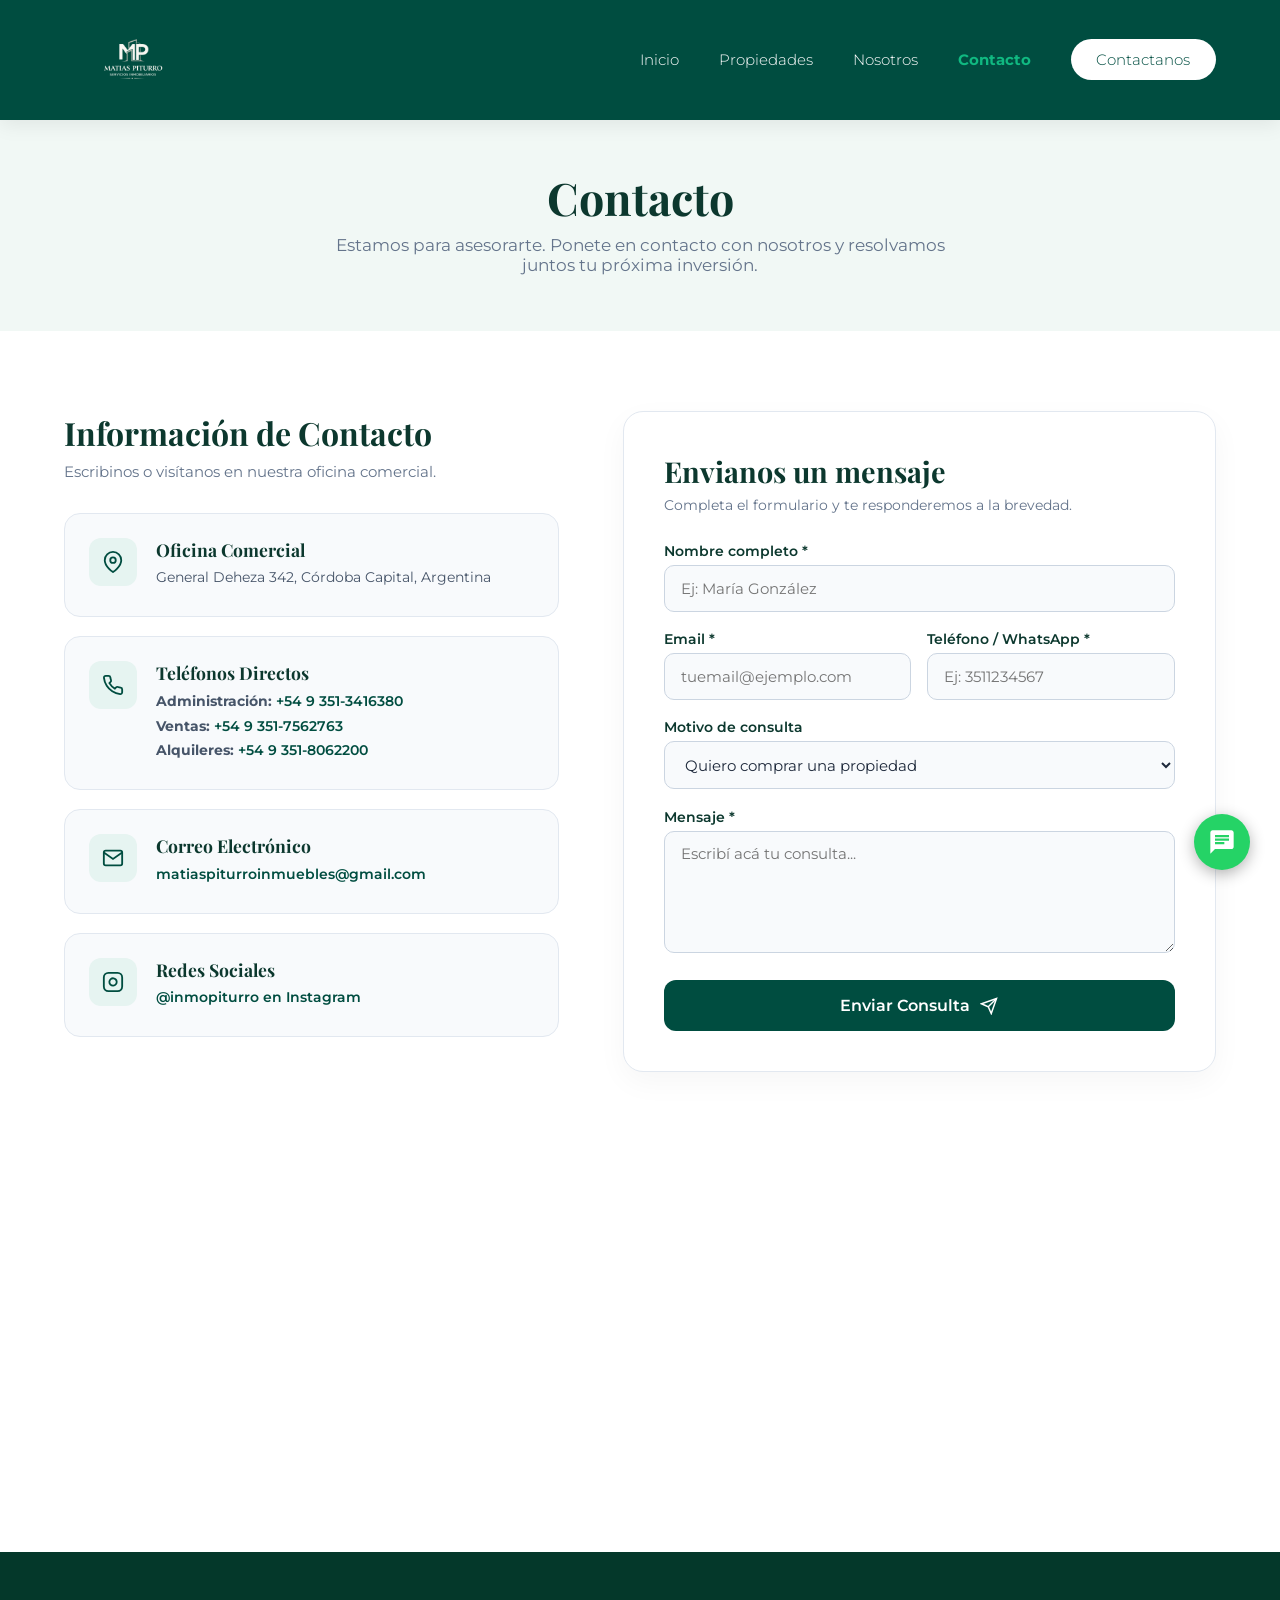
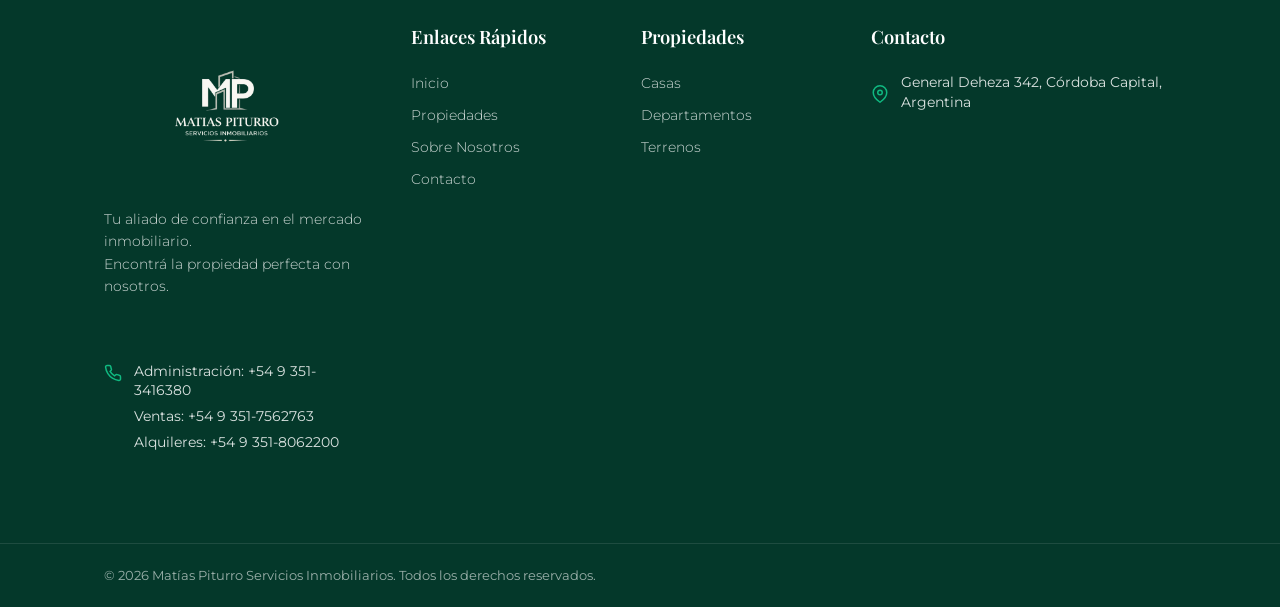
==== commit 3c710fa7: "cambios 21/07 - 11:23" ====
--- a/contacto.html
+++ b/contacto.html
@@ -28,6 +28,13 @@
       <li><a href="contacto.html" class="active">Contacto</a></li>
       <li><a href="contacto.html" class="btn-nav">Contactanos</a></li>
     </ul>
+    <!-- BOTÓN MENÚ HAMBURGUESA -->
+    <button type="button" class="hamburger-btn" id="hamburgerBtn" aria-label="Abrir menú de navegación">
+      <span class="bar"></span>
+      <span class="bar"></span>
+      <span class="bar"></span>
+    </button>
+  </div>
   </nav>
 
   <!-- HERO / CABECERA CONTACTO -->
@@ -193,6 +200,15 @@
           <span>General Deheza 342, Córdoba Capital, Argentina</span>
         </div>
       </div>
+
+       <div class="contact-item align-top">
+          <svg class="contact-icon" width="18" height="18" viewBox="0 0 24 24" fill="none" stroke="currentColor" stroke-width="2"><path d="M22 16.92v3a2 2 0 0 1-2.18 2 19.79 19.79 0 0 1-8.63-3.07 19.5 19.5 0 0 1-6-6 19.79 19.79 0 0 1-3.07-8.67A2 2 0 0 1 4.11 2h3a2 2 0 0 1 2 1.72 12.84 12.84 0 0 0 .7 2.81 2 2 0 0 1-.45 2.11L8.09 9.91a16 16 0 0 0 6 6l1.27-1.27a2 2 0 0 1 2.11-.45 12.84 12.84 0 0 0 2.81.7A2 2 0 0 1 22 16.92z"></path></svg>
+          <div class="phones-list">
+            <p>Administración: <a href="tel:+5493513416380">+54 9 351-3416380</a></p>
+            <p>Ventas: <a href="tel:+5493517562763">+54 9 351-7562763</a></p>
+            <p>Alquileres: <a href="tel:+5493518062200">+54 9 351-8062200</a></p>
+          </div>
+        </div>
     </div>
 
     <div class="footer-bottom">
--- a/css/styles.css
+++ b/css/styles.css
@@ -2501,6 +2501,14 @@
   background-color: rgba(225, 29, 72, 0.92);
 }
 
+.banner-alquilado {
+  background-color: rgba(225, 29, 72, 0.92);
+}
+
+.banner-vendido {
+  background-color: rgba(225, 29, 72, 0.92);
+}
+
 /* Oscurecer un poco la imagen de fondo para destacar la franja */
 .property-card.status-vendida .property-img,
 .property-card.status-alquilada .property-img {
@@ -2555,4 +2563,83 @@
   .reels-grid {
     grid-template-columns: 1fr; /* 1 por fila en celulares */
   }
+}
+
+
+/* ==========================================
+   BOTÓN Y MENÚ HAMBURGUESA (RESPONSIVE)
+   ========================================== */
+
+/* Escondido por defecto en PC/Escritorio */
+.hamburger-btn {
+  display: none;
+  background: none;
+  border: none;
+  cursor: pointer;
+  padding: 8px;
+  flex-direction: column;
+  justify-content: space-between;
+  width: 38px;
+  height: 28px;
+  z-index: 1001;
+}
+
+.hamburger-btn .bar {
+  display: block;
+  width: 100%;
+  height: 3px;
+  background-color: #0c382e; /* Verde institucional */
+  border-radius: 3px;
+  transition: all 0.3s ease-in-out;
+}
+
+/* Animación del botón a 'X' cuando está activo */
+.hamburger-btn.active .bar:nth-child(1) {
+  transform: translateY(9px) rotate(45deg);
+}
+
+.hamburger-btn.active .bar:nth-child(2) {
+  opacity: 0;
+}
+
+.hamburger-btn.active .bar:nth-child(3) {
+  transform: translateY(-11px) rotate(-45deg);
+}
+
+/* MEDIA QUERY PARA CELULARES Y TABLETS */
+@media (max-width: 768px) {
+  .hamburger-btn {
+    display: flex; /* Mostrar botón hamburguesa */
+  }
+
+  .nav-menu {
+    position: fixed;
+    top: 0;
+    right: -100%; /* Oculto fuera de la pantalla */
+    width: 75%;
+    max-width: 300px;
+    height: 100vh;
+    background-color: #ffffff;
+    box-shadow: -5px 0 20px rgba(0, 0, 0, 0.15);
+    padding: 80px 24px 32px 24px;
+    transition: right 0.35s ease-in-out;
+    z-index: 1000;
+  }
+
+  /* Estado desplegado/abierto */
+  .nav-menu.active {
+    right: 0;
+  }
+
+  .nav-list {
+    flex-direction: column;
+    gap: 20px;
+    align-items: flex-start;
+  }
+
+  .nav-link {
+    font-size: 1.1rem;
+    font-weight: 600;
+    color: #0c382e;
+  }
 }
